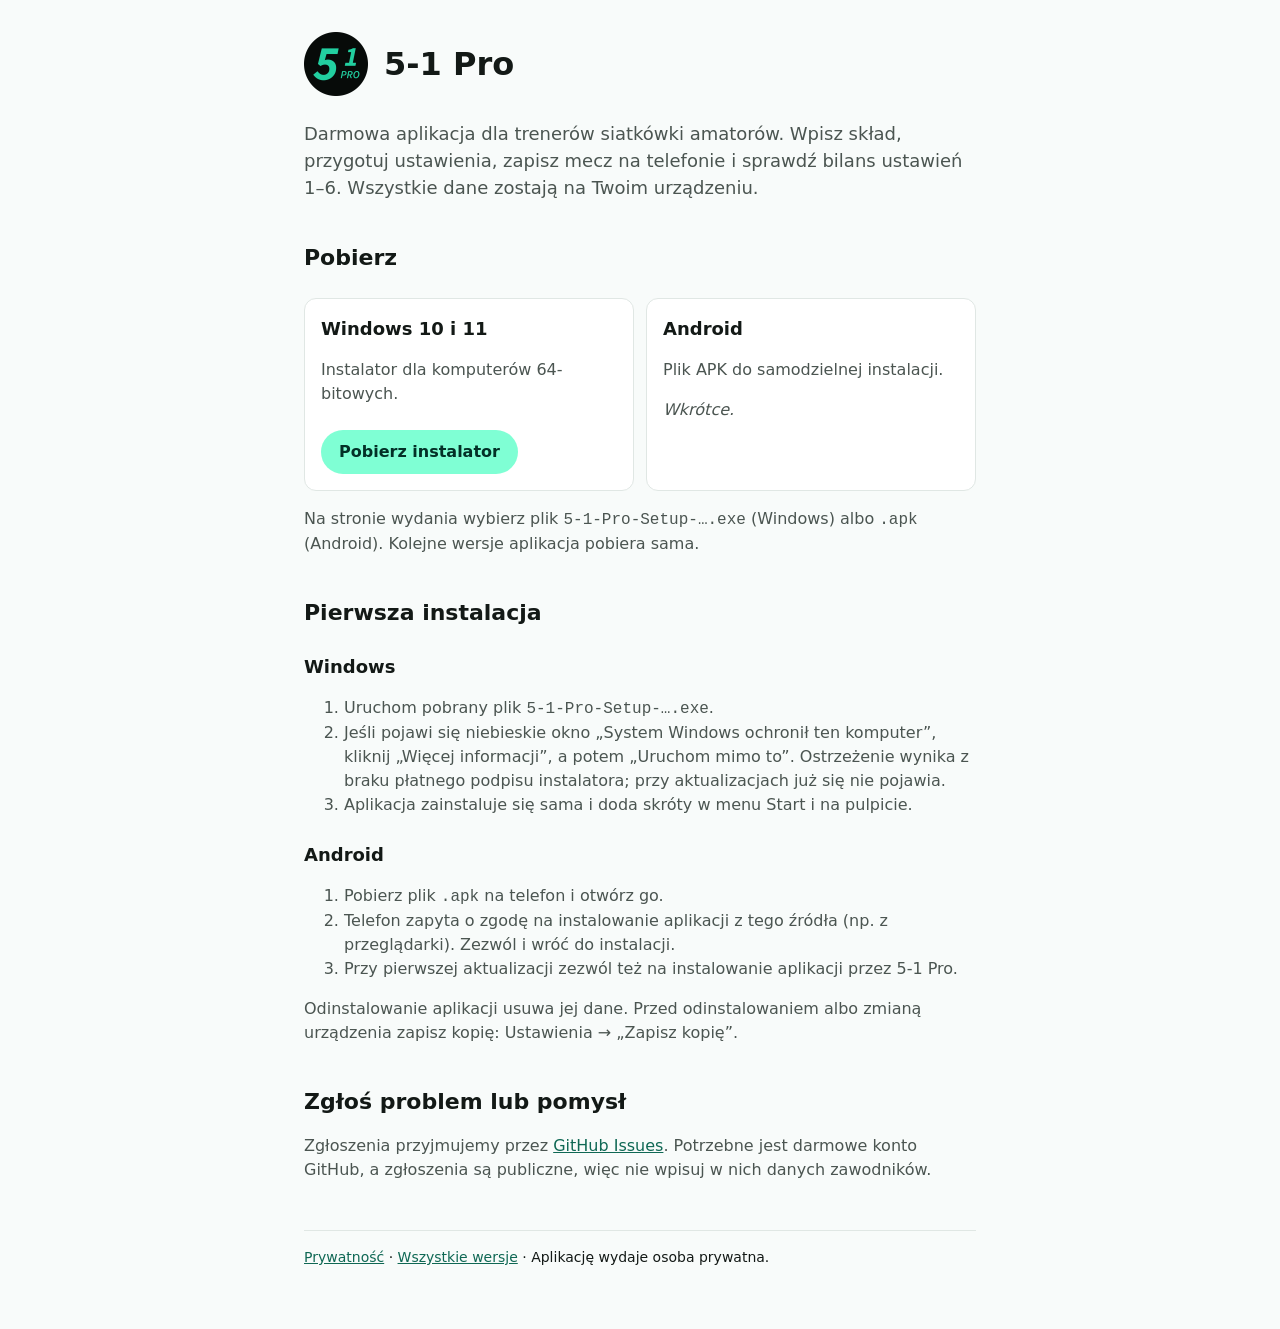
==== index.html @ 5f250934 "Initial site" ====
<!doctype html>
<html lang="pl">
  <head>
    <meta charset="utf-8" />
    <meta name="viewport" content="width=device-width, initial-scale=1" />
    <title>5-1 Pro</title>
    <meta name="description" content="Darmowa aplikacja dla trenerów siatkówki amatorów: skład, ustawienia, zapis meczu." />
    <link rel="icon" href="icon.png" />
    <link rel="stylesheet" href="style.css" />
  </head>
  <body>
    <main>
      <header>
        <img src="icon.png" alt="" />
        <h1>5-1 Pro</h1>
      </header>

      <p class="lead">
        Darmowa aplikacja dla trenerów siatkówki amatorów. Wpisz skład, przygotuj ustawienia, zapisz
        mecz na telefonie i sprawdź bilans ustawień 1–6. Wszystkie dane zostają na Twoim urządzeniu.
      </p>

      <h2 id="pobierz">Pobierz</h2>
      <div class="downloads">
        <section class="download">
          <h3>Windows 10 i 11</h3>
          <p>Instalator dla komputerów 64-bitowych.</p>
          <a class="button" href="https://github.com/MKosson/5-1-pro/releases/latest">Pobierz instalator</a>
        </section>
        <section class="download">
          <h3>Android</h3>
          <p>Plik APK do samodzielnej instalacji.</p>
          <p class="soon">Wkrótce.</p>
        </section>
      </div>
      <p>
        Na stronie wydania wybierz plik <code>5-1-Pro-Setup-….exe</code> (Windows) albo
        <code>.apk</code> (Android). Kolejne wersje aplikacja pobiera sama.
      </p>

      <h2 id="instalacja">Pierwsza instalacja</h2>

      <h3>Windows</h3>
      <ol>
        <li>Uruchom pobrany plik <code>5-1-Pro-Setup-….exe</code>.</li>
        <li>
          Jeśli pojawi się niebieskie okno „System Windows ochronił ten komputer”, kliknij
          „Więcej informacji”, a potem „Uruchom mimo to”. Ostrzeżenie wynika z braku płatnego
          podpisu instalatora; przy aktualizacjach już się nie pojawia.
        </li>
        <li>Aplikacja zainstaluje się sama i doda skróty w menu Start i na pulpicie.</li>
      </ol>

      <h3>Android</h3>
      <ol>
        <li>Pobierz plik <code>.apk</code> na telefon i otwórz go.</li>
        <li>
          Telefon zapyta o zgodę na instalowanie aplikacji z tego źródła (np. z przeglądarki).
          Zezwól i wróć do instalacji.
        </li>
        <li>Przy pierwszej aktualizacji zezwól też na instalowanie aplikacji przez 5-1 Pro.</li>
      </ol>

      <p>
        Odinstalowanie aplikacji usuwa jej dane. Przed odinstalowaniem albo zmianą urządzenia zapisz
        kopię: Ustawienia → „Zapisz kopię”.
      </p>

      <h2 id="zgloszenia">Zgłoś problem lub pomysł</h2>
      <p>
        Zgłoszenia przyjmujemy przez
        <a href="https://github.com/MKosson/5-1-pro/issues/new/choose">GitHub Issues</a>. Potrzebne jest
        darmowe konto GitHub, a zgłoszenia są publiczne, więc nie wpisuj w nich danych zawodników.
      </p>

      <footer>
        <a href="prywatnosc.html">Prywatność</a> ·
        <a href="https://github.com/MKosson/5-1-pro/releases">Wszystkie wersje</a> ·
        Aplikację wydaje osoba prywatna.
      </footer>
    </main>
  </body>
</html>
---- style.css ----
/* Colors mirror 5-1-pro/src/shared/ui/tokens.css so the site looks like the app. */
:root {
  --canvas: #f8fbfa;
  --surface: #ffffff;
  --line: #e0e7e4;
  --fg: #131916;
  --fg-muted: #4b5551;
  --primary: #7fffd4;
  --primary-strong: #0f6854;
  --on-primary: #033027;
  --focus: #0f6854;
  color-scheme: light dark;
}

@media (prefers-color-scheme: dark) {
  :root {
    --canvas: #0d1210;
    --surface: #161d1a;
    --line: #3a423f;
    --fg: #eef3f1;
    --fg-muted: #c3cbc8;
    --primary-strong: #7fffd4;
    --focus: #7fffd4;
  }
}

*,
*::before,
*::after {
  box-sizing: border-box;
}

body {
  margin: 0;
  background: var(--canvas);
  color: var(--fg);
  font: 16px/1.5 'Segoe UI', system-ui, sans-serif;
}

main {
  max-width: 44rem;
  margin: 0 auto;
  padding: 32px 16px 64px;
}

header {
  display: flex;
  align-items: center;
  gap: 16px;
  margin-bottom: 24px;
}

header img {
  width: 64px;
  height: 64px;
  border-radius: 16px;
}

h1 {
  margin: 0;
  font-size: 32px;
  line-height: 1.2;
}

h2 {
  margin: 40px 0 12px;
  font-size: 22px;
}

h3 {
  margin: 24px 0 8px;
  font-size: 18px;
}

p,
li {
  color: var(--fg-muted);
}

a {
  color: var(--primary-strong);
}

:focus-visible {
  outline: 2px solid var(--focus);
  outline-offset: 2px;
}

.lead {
  font-size: 18px;
}

.downloads {
  display: grid;
  gap: 12px;
  grid-template-columns: repeat(auto-fit, minmax(14rem, 1fr));
  margin-top: 24px;
}

.download {
  padding: 16px;
  background: var(--surface);
  border: 1px solid var(--line);
  border-radius: 12px;
}

.download h3 {
  margin-top: 0;
}

.button {
  display: inline-block;
  margin-top: 8px;
  padding: 10px 18px;
  background: var(--primary);
  color: var(--on-primary);
  border-radius: 999px;
  font-weight: 600;
  text-decoration: none;
}

.soon {
  font-style: italic;
}

footer {
  margin-top: 48px;
  padding-top: 16px;
  border-top: 1px solid var(--line);
  font-size: 14px;
}
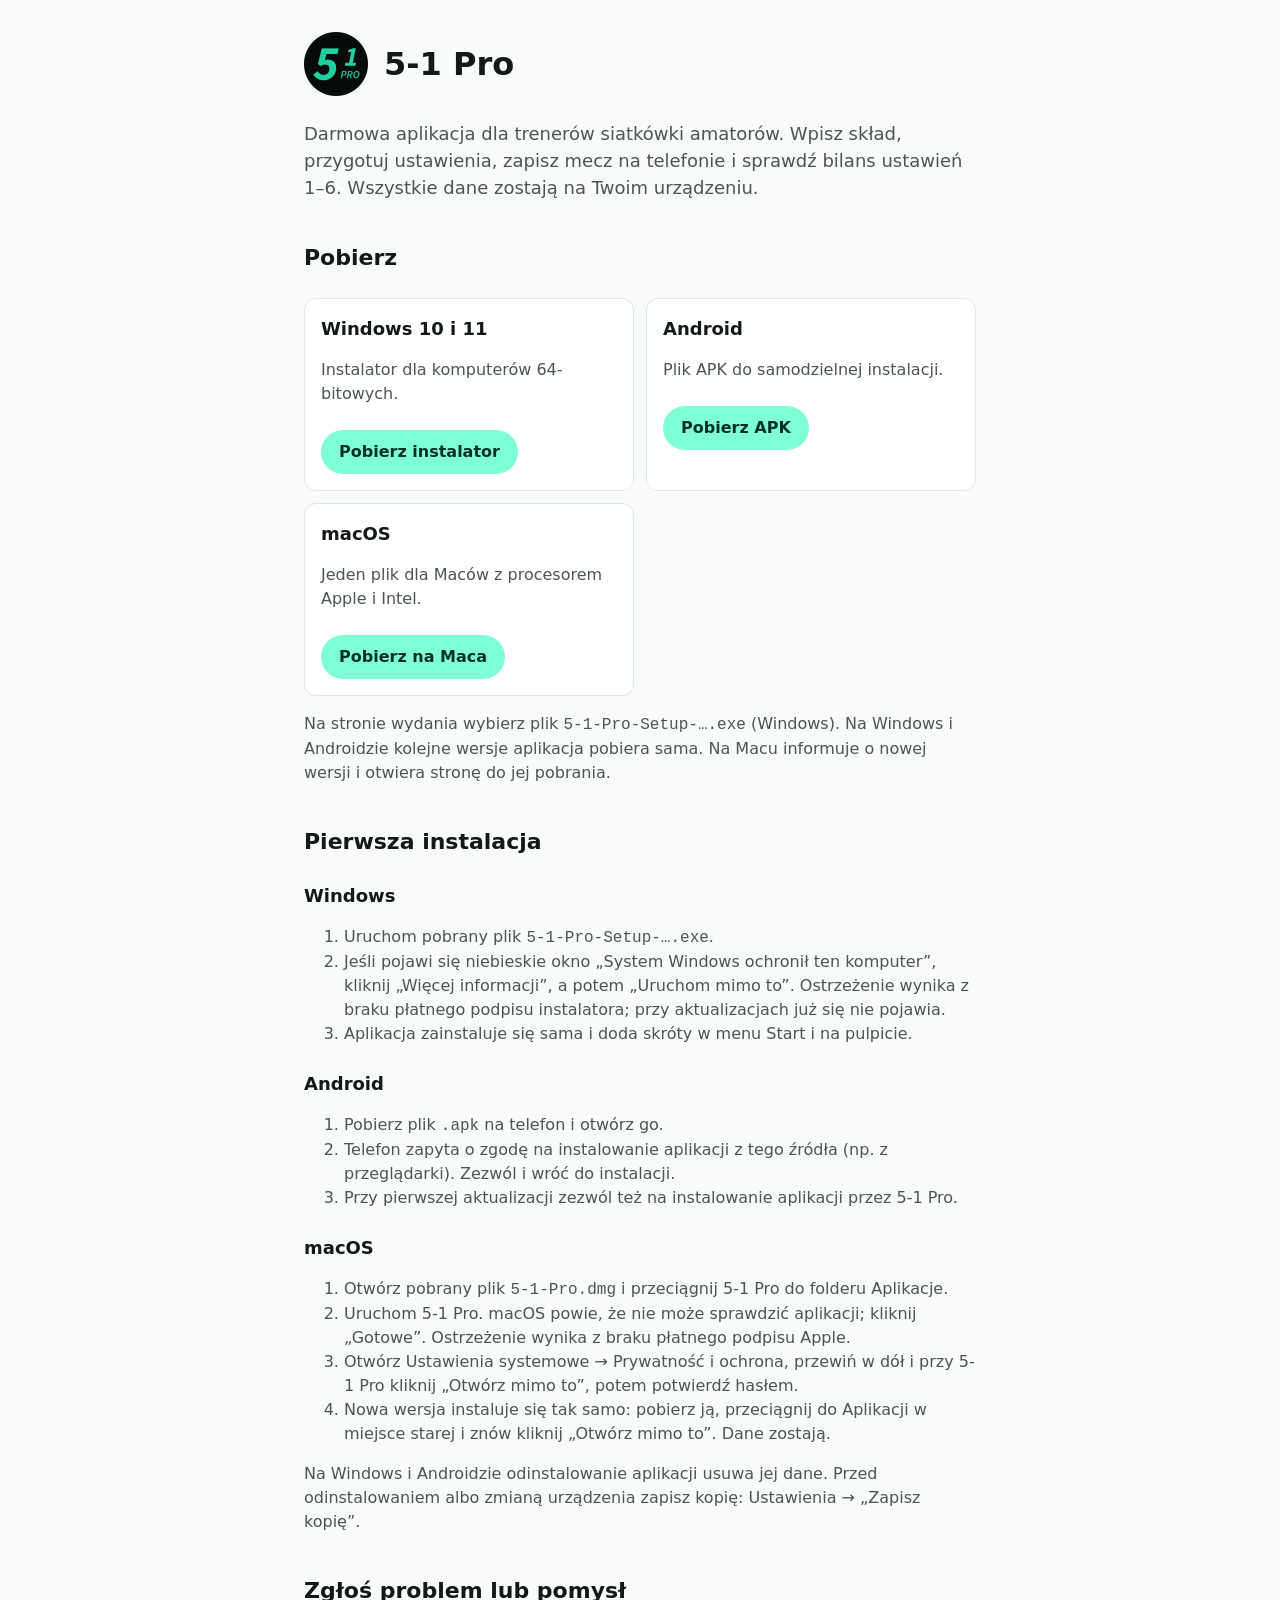
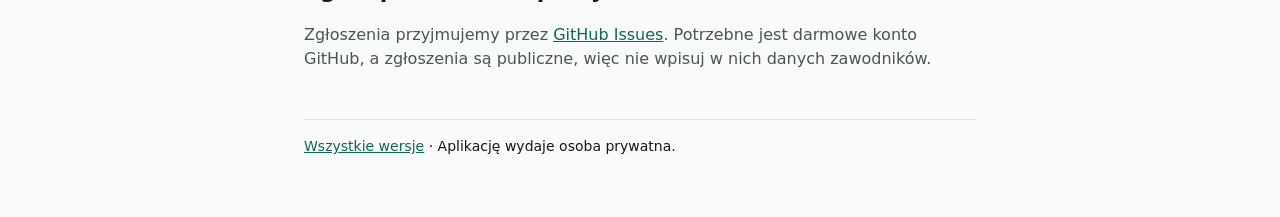
==== commit f6207376: "Site for v0.5.1" ====
--- a/index.html
+++ b/index.html
@@ -30,12 +30,18 @@
         <section class="download">
           <h3>Android</h3>
           <p>Plik APK do samodzielnej instalacji.</p>
-          <p class="soon">Wkrótce.</p>
+          <a class="button" href="https://github.com/MKosson/5-1-pro/releases/latest/download/5-1-Pro.apk">Pobierz APK</a>
+        </section>
+        <section class="download">
+          <h3>macOS</h3>
+          <p>Jeden plik dla Maców z procesorem Apple i Intel.</p>
+          <a class="button" href="https://github.com/MKosson/5-1-pro/releases/latest/download/5-1-Pro.dmg">Pobierz na Maca</a>
         </section>
       </div>
       <p>
-        Na stronie wydania wybierz plik <code>5-1-Pro-Setup-….exe</code> (Windows) albo
-        <code>.apk</code> (Android). Kolejne wersje aplikacja pobiera sama.
+        Na stronie wydania wybierz plik <code>5-1-Pro-Setup-….exe</code> (Windows). Na Windows i
+        Androidzie kolejne wersje aplikacja pobiera sama. Na Macu informuje o nowej wersji i otwiera
+        stronę do jej pobrania.
       </p>
 
       <h2 id="instalacja">Pierwsza instalacja</h2>
@@ -61,8 +67,25 @@
         <li>Przy pierwszej aktualizacji zezwól też na instalowanie aplikacji przez 5-1 Pro.</li>
       </ol>
 
+      <h3>macOS</h3>
+      <ol>
+        <li>Otwórz pobrany plik <code>5-1-Pro.dmg</code> i przeciągnij 5-1 Pro do folderu Aplikacje.</li>
+        <li>
+          Uruchom 5-1 Pro. macOS powie, że nie może sprawdzić aplikacji; kliknij „Gotowe”. Ostrzeżenie
+          wynika z braku płatnego podpisu Apple.
+        </li>
+        <li>
+          Otwórz Ustawienia systemowe → Prywatność i ochrona, przewiń w dół i przy 5-1 Pro kliknij
+          „Otwórz mimo to”, potem potwierdź hasłem.
+        </li>
+        <li>
+          Nowa wersja instaluje się tak samo: pobierz ją, przeciągnij do Aplikacji w miejsce starej
+          i znów kliknij „Otwórz mimo to”. Dane zostają.
+        </li>
+      </ol>
+
       <p>
-        Odinstalowanie aplikacji usuwa jej dane. Przed odinstalowaniem albo zmianą urządzenia zapisz
+        Na Windows i Androidzie odinstalowanie aplikacji usuwa jej dane. Przed odinstalowaniem albo zmianą urządzenia zapisz
         kopię: Ustawienia → „Zapisz kopię”.
       </p>
 
@@ -74,7 +97,6 @@
       </p>
 
       <footer>
-        <a href="prywatnosc.html">Prywatność</a> ·
         <a href="https://github.com/MKosson/5-1-pro/releases">Wszystkie wersje</a> ·
         Aplikację wydaje osoba prywatna.
       </footer>
--- a/style.css
+++ b/style.css
@@ -119,10 +119,6 @@
   text-decoration: none;
 }
 
-.soon {
-  font-style: italic;
-}
-
 footer {
   margin-top: 48px;
   padding-top: 16px;
